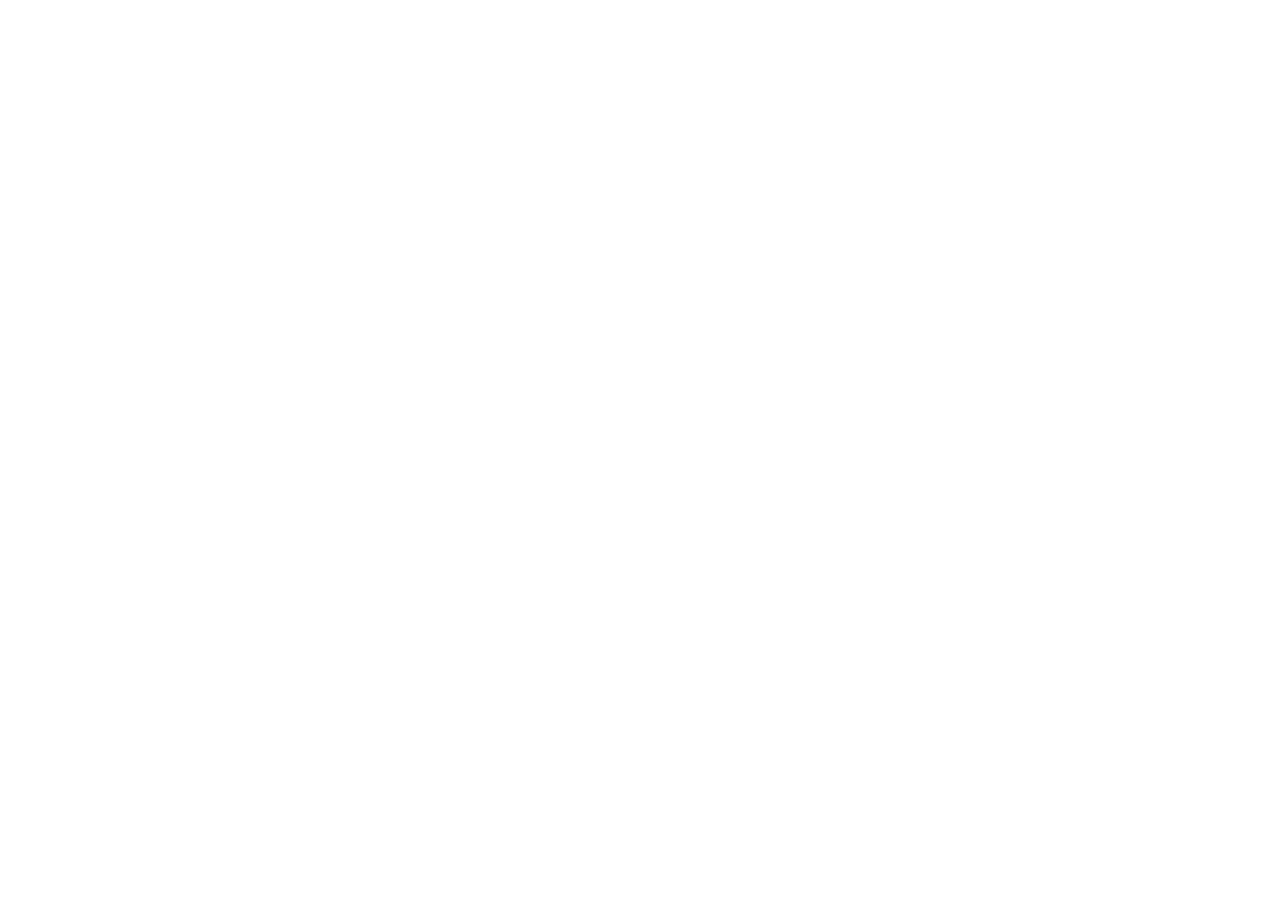
==== index.html @ 4f92ab57 "init" ====
<!DOCTYPE html>
<html lang="en">
<head>
    <meta charset="UTF-8">
    <meta name="viewport" content="width=device-width, initial-scale=1.0">
    <title>TEXT/TILE</title>
</head>
<body>
    
</body>
</html>
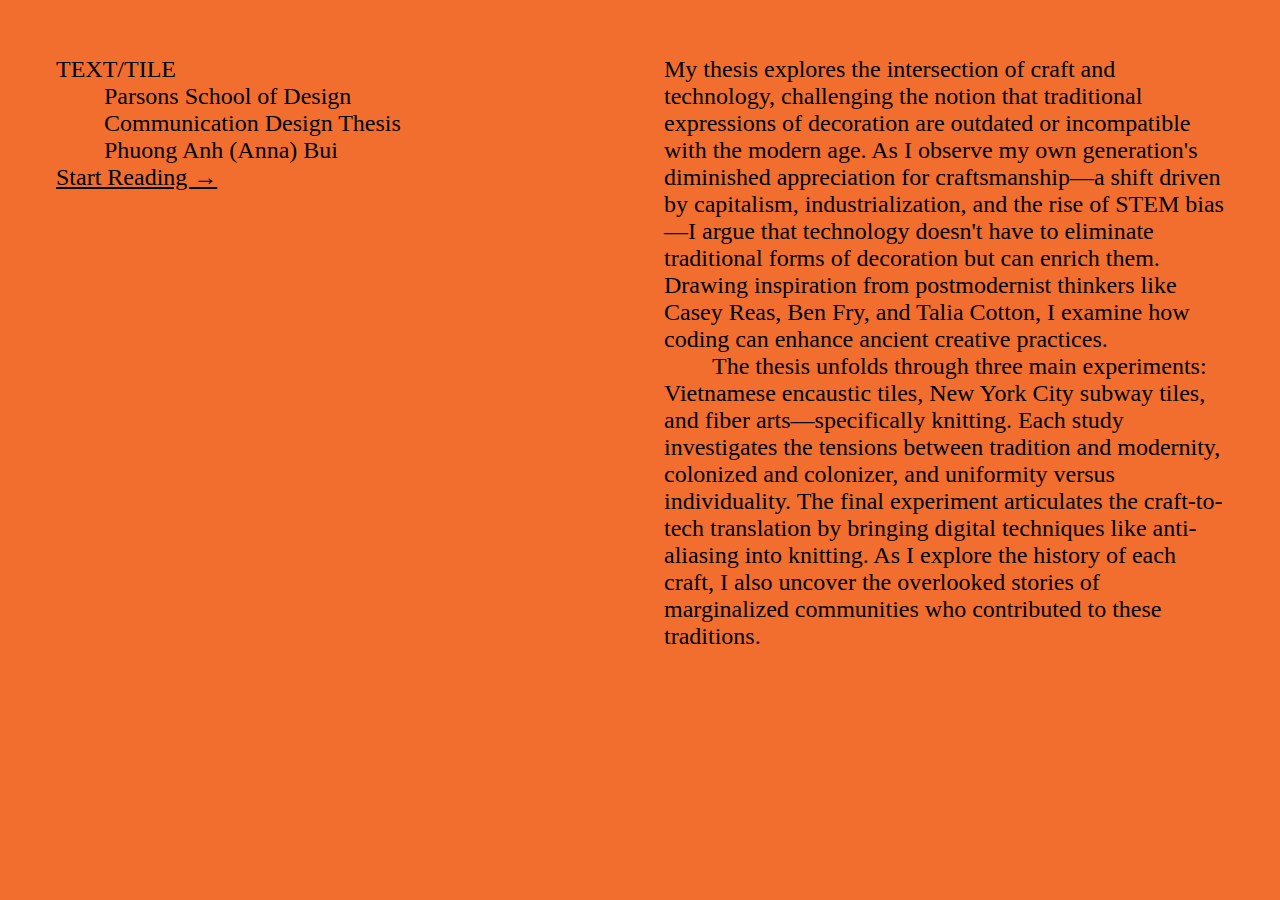
==== commit db2c5537: "html skeleton" ====
--- a/index.html
+++ b/index.html
@@ -3,9 +3,30 @@
 <head>
     <meta charset="UTF-8">
     <meta name="viewport" content="width=device-width, initial-scale=1.0">
+    <link rel="stylesheet" href="style.css">
+
     <title>TEXT/TILE</title>
 </head>
 <body>
-    
+    <div class="flex-box">
+        <div>
+            TEXT/TILE<br>
+            <div class="indent">
+                <p>Parsons School of Design</p>
+                <p>Communication Design Thesis</p>
+                <p>Phuong Anh (Anna) Bui</p>
+            </div>
+            <u>Start Reading →</u>
+        </div>
+        <div class="indent">
+            My thesis explores the intersection of craft and technology, challenging the notion that traditional expressions of decoration are outdated or incompatible with the modern age. As I observe my own generation's diminished appreciation for craftsmanship—a shift driven by capitalism, industrialization, and the rise of STEM bias—I argue that technology doesn't have to eliminate traditional forms of decoration but can enrich them. Drawing inspiration from postmodernist thinkers like Casey Reas, Ben Fry, and Talia Cotton, I examine how coding can enhance ancient creative practices.
+            <p>
+                The thesis unfolds through three main experiments: Vietnamese encaustic tiles, New York City subway tiles, and fiber arts—specifically knitting. Each study investigates the tensions between tradition and modernity, colonized and colonizer, and uniformity versus individuality. The final experiment articulates the craft-to-tech translation by bringing digital techniques like anti-aliasing into knitting. As I explore the history of each craft, I also uncover the overlooked stories of marginalized communities who contributed to these traditions.
+            </p>
+        </div>
+    </div>
+    <div class="img">
+        <img>
+    </div>
 </body>
 </html>--- a/style.css
+++ b/style.css
@@ -0,0 +1,23 @@
+html {
+    margin: 2em;
+    font-size: 1.5em;
+    background-color: #F26E2F;
+}
+
+.flex-box {
+    display: flex;
+    flex-direction: row;
+    column-gap: 2em;
+}
+
+.flex-box > * {
+    flex-basis: 50vw;
+}
+
+p {
+    margin: 0;
+}
+
+.indent p {
+    text-indent: 2em;
+}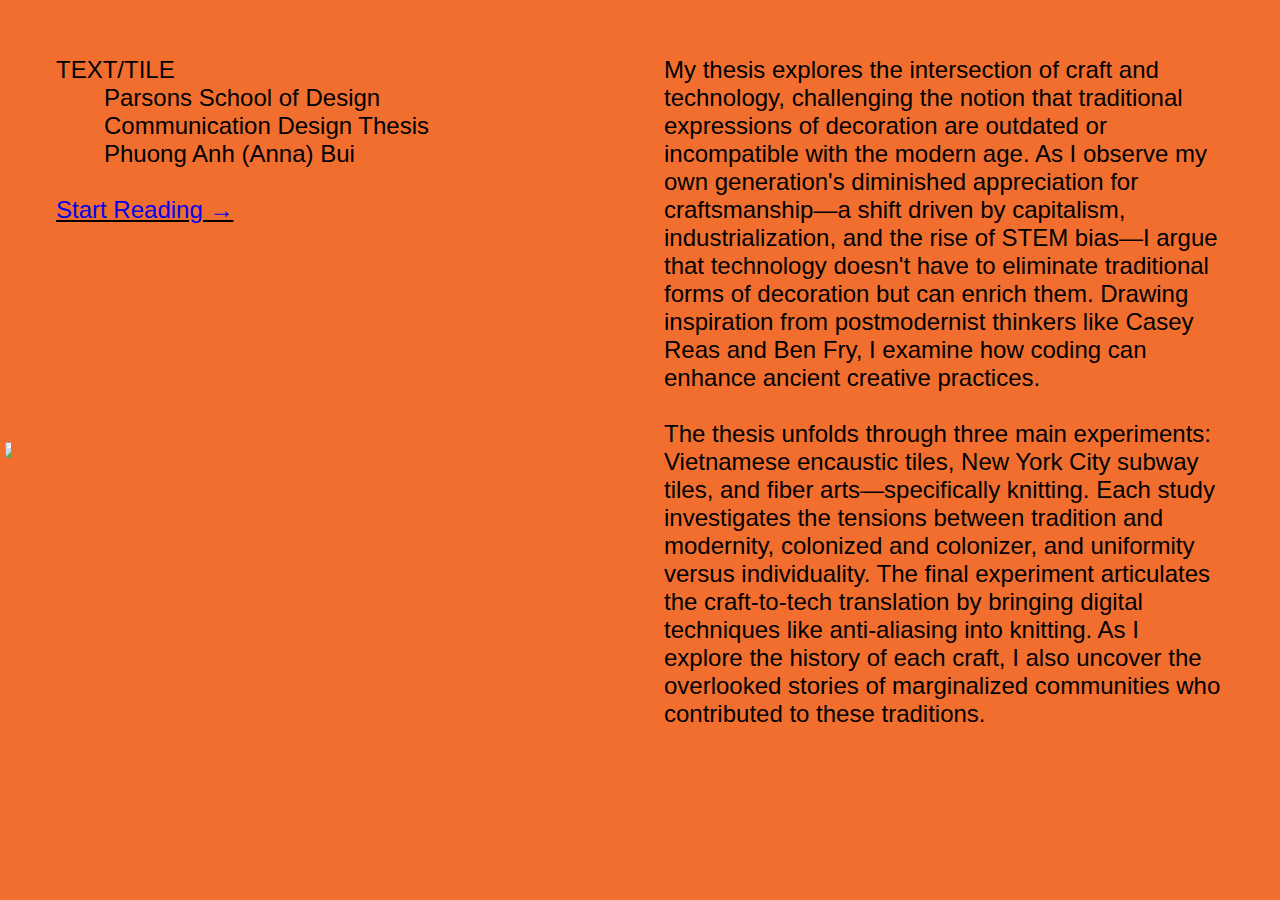
==== commit 8f6b868b: "2" ====
--- a/index.html
+++ b/index.html
@@ -4,6 +4,7 @@
     <meta charset="UTF-8">
     <meta name="viewport" content="width=device-width, initial-scale=1.0">
     <link rel="stylesheet" href="style.css">
+    <script src="sketch.js"></script>
 
     <title>TEXT/TILE</title>
 </head>
@@ -15,18 +16,16 @@
                 <p>Parsons School of Design</p>
                 <p>Communication Design Thesis</p>
                 <p>Phuong Anh (Anna) Bui</p>
-            </div>
-            <u>Start Reading →</u>
+            </div><br>
+            <u><a href="./content.html">Start Reading →</a></u>
         </div>
         <div class="indent">
-            My thesis explores the intersection of craft and technology, challenging the notion that traditional expressions of decoration are outdated or incompatible with the modern age. As I observe my own generation's diminished appreciation for craftsmanship—a shift driven by capitalism, industrialization, and the rise of STEM bias—I argue that technology doesn't have to eliminate traditional forms of decoration but can enrich them. Drawing inspiration from postmodernist thinkers like Casey Reas, Ben Fry, and Talia Cotton, I examine how coding can enhance ancient creative practices.
-            <p>
-                The thesis unfolds through three main experiments: Vietnamese encaustic tiles, New York City subway tiles, and fiber arts—specifically knitting. Each study investigates the tensions between tradition and modernity, colonized and colonizer, and uniformity versus individuality. The final experiment articulates the craft-to-tech translation by bringing digital techniques like anti-aliasing into knitting. As I explore the history of each craft, I also uncover the overlooked stories of marginalized communities who contributed to these traditions.
-            </p>
+            My thesis explores the intersection of craft and technology, challenging the notion that traditional expressions of decoration are outdated or incompatible with the modern age. As I observe my own generation's diminished appreciation for craftsmanship—a shift driven by capitalism, industrialization, and the rise of STEM bias—I argue that technology doesn't have to eliminate traditional forms of decoration but can enrich them. Drawing inspiration from postmodernist thinkers like Casey Reas and Ben Fry, I examine how coding can enhance ancient creative practices.<br><br>
+            The thesis unfolds through three main experiments: Vietnamese encaustic tiles, New York City subway tiles, and fiber arts—specifically knitting. Each study investigates the tensions between tradition and modernity, colonized and colonizer, and uniformity versus individuality. The final experiment articulates the craft-to-tech translation by bringing digital techniques like anti-aliasing into knitting. As I explore the history of each craft, I also uncover the overlooked stories of marginalized communities who contributed to these traditions.
         </div>
     </div>
-    <div class="img">
-        <img>
+    <div class="img" id="img-cont">
+        <img src="./imgs/forbook-5.jpg" width="700px;" id="image">
     </div>
 </body>
 </html>--- a/style.css
+++ b/style.css
@@ -2,6 +2,8 @@
     margin: 2em;
     font-size: 1.5em;
     background-color: #F26E2F;
+    font-family: Arial, Helvetica, sans-serif;
+    font-weight: 400;
 }
 
 .flex-box {
@@ -20,4 +22,37 @@
 
 .indent p {
     text-indent: 2em;
+}
+
+.img {
+    position: absolute;
+    z-index: 1;
+    display: flex;
+    justify-content: center;
+    align-items: center;
+    height: 100vh;
+    top: 0;
+    left: 0;
+}
+
+img {
+    width: 40%;
+    height: auto;
+}
+
+a:link{
+    text-decoration: none;
+}
+a:visited{
+    color: black;
+    text-decoration: none;
+}
+a:hover{
+    text-decoration: none;
+}
+a:focus{
+    text-decoration: none;
+}
+a:active{
+    text-decoration: none;
 }